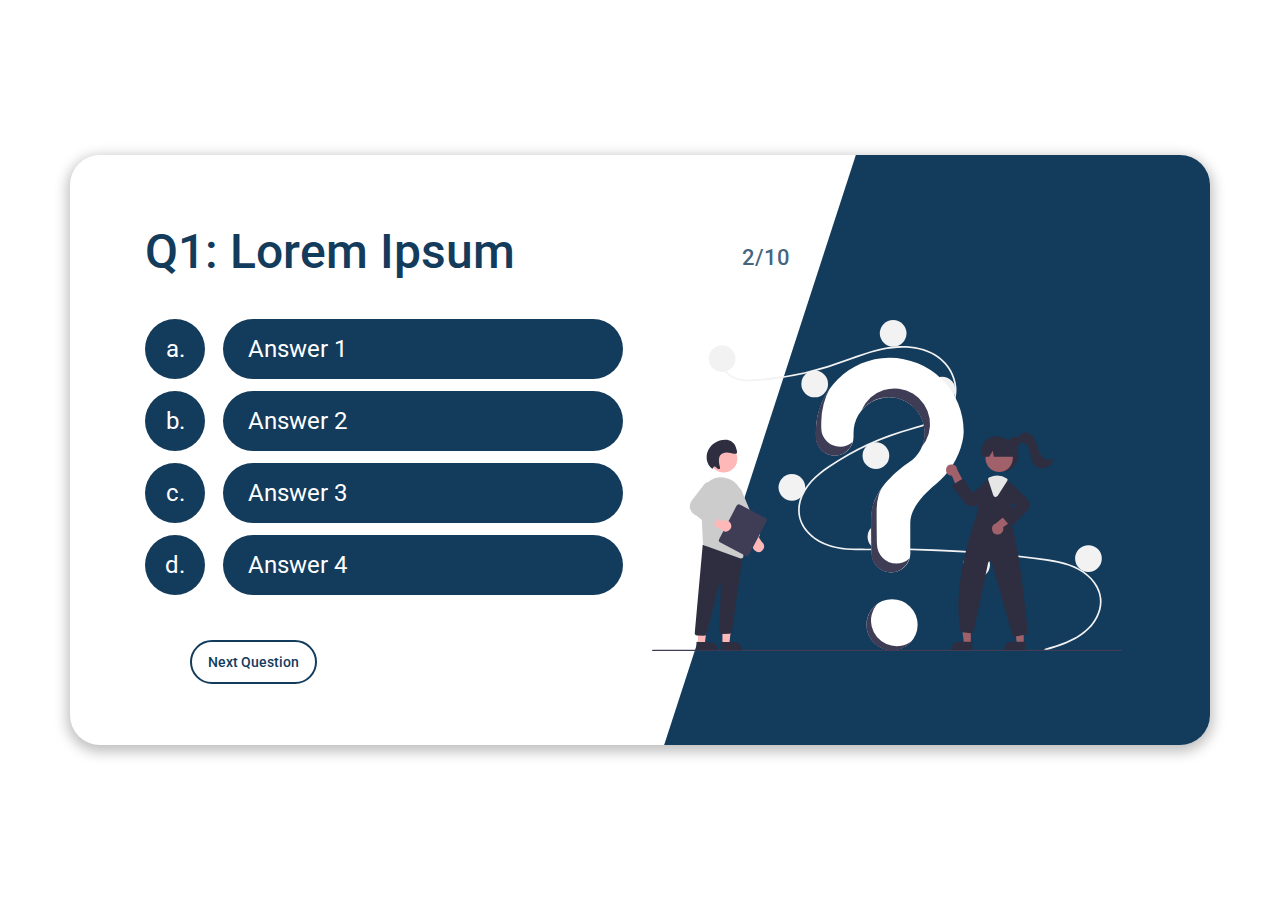
==== pages/questions.html @ f3b49d42 "add questions page" ====
<!DOCTYPE html>
<html lang="en">

<head>
    <meta charset="UTF-8">
    <meta http-equiv="X-UA-Compatible" content="IE=edge">
    <meta name="viewport" content="width=device-width, initial-scale=1.0">
    <title>QuizApp - Questions</title>
    <link rel="stylesheet" href="../css/style.css">
    <link rel="stylesheet" href="../css/normalize.css">
    <link rel="stylesheet" href="https://use.fontawesome.com/releases/v5.15.3/css/all.css"
        integrity="sha384-SZXxX4whJ79/gErwcOYf+zWLeJdY/qpuqC4cAa9rOGUstPomtqpuNWT9wdPEn2fk" crossorigin="anonymous">
</head>

<body>
    <section class="container">
        <section class="main-card">
            <section class="left-side">
                <section class="questions">
                    <h2>Q1: Lorem Ipsum</h2>
                    <div class="remaining-questions">2/10</div>
                    <section class="answers">
                        <div class="answer">
                            <div class="answer-number">a.</div>
                            <div class="answer-content">Answer 1</div>
                        </div>
                        <div class="answer">
                            <div class="answer-number">b.</div>
                            <div class="answer-content">Answer 2</div>
                        </div>
                        <div class="answer">
                            <div class="answer-number">c.</div>
                            <div class="answer-content">Answer 3</div>
                        </div>
                        <div class="answer">
                            <div class="answer-number">d.</div>
                            <div class="answer-content">Answer 4</div>
                        </div>
                    </section>
                    <div class="arrow-button">
                        <a href="#">Next Question <i class="fas fa-arrow-circle-right"></i></a>
                    </div>
                </section>
            </section>

            <section class="right-side">
                <div class="overlay"></div>
                <section class="quiz-image">
                    <img src="../images/Quiz.svg" alt="QuestionMark">
                </section>
            </section>
        </section>
    </section>
    <script src="../js/index.js"></script>
</body>

</html>
---- css/style.css ----
@import url('https://fonts.googleapis.com/css2?family=Roboto:wght@100;300;400;500;700;900&display=swap');

:root {
    --primary-color: #133B5C;
    --secondary-color: #1E5F74;
}
body {
    font-family: 'Roboto'
}
.container {
    height: 100vh;
    display: flex;
}
.main-card {
    width: 1140px;
    height: 590px;
    margin: auto;
    display: flex;
    align-items: center;
    box-shadow: 0px 4px 13px 3px rgb(0 0 0 / 25%);
    border-radius: 30px;
    padding: 0px 75px;
    box-sizing: border-box;
    position: relative;
    overflow: hidden;
}
.left-side {
    width: 50%;
    padding-right: 120px;
}
.left-side h1 {
    color: var(--primary-color);
    font-size: 64px;
    margin-top: 0;
}
.left-side h1 span {
    color: var(--secondary-color);
    font-size: 48px;
}
.left-side p {
    color: var(--primary-color);
    text-align: justify;
    font-weight: 300;
    margin-bottom: 60px;
    margin-top: -8px;
}
.arrow-button a {
    text-decoration: none;
    color: var(--primary-color);
    font-weight: 500;
    font-size: 14px;
    border: 2px solid var(--primary-color);
    border-radius: 30px;
    padding: 12px 16px;
}
.arrow-button a i {
    font-size: 38px;
    position: relative;
    left: 14px;
    top: 10px;
}
.right-side {
    width: 35%;
}
.right-side .overlay {
    background: var(--primary-color);
    width: 100%;
    height: 100%;
    position: absolute;
    top: 0;
    z-index: -1;
    transform: skewX(-18deg);
}
.right-side .quiz-image {
    position: absolute;
    top: 165px;
    right: 88px;
}
.right-side .quiz-image img {
    width: 470px;
}
.right-side .leaderboard {
    position: absolute;
    right: 30px;
    top: 22px;
}
.right-side .leaderboard .player-card {
    margin-bottom: 10px;
}
.right-side .leaderboard .player-card > div {
    background-color: #fff;
    font-weight: bold;
    display: inline-block;
    height: 35px;
    line-height: 35px;
}
.right-side .leaderboard .player-rank {
    border-radius: 50%;
    width: 35px;
    text-align: center;
    margin-right: 14px;
}
.right-side .leaderboard .player-name-score {
    width: 190px;
    border-radius: 30px;
    padding: 0 12px;
    box-sizing: border-box;
}
.right-side .leaderboard .player-score {
    float: right;
}

/* Questions Page */
.questions h2 {
    font-size: 48px;
    color: var(--primary-color);
    font-weight: 500;
    margin-top: 0;
}
.answers {
    margin-bottom: 38px;
}
.answers .answer {
    margin-bottom: 12px;
}
.answers .answer > div {
    background-color: var(--primary-color);
    display: inline-block;
    height: 60px;
    line-height: 60px;
    color: #fff;
    font-size: 24px;
}
.answers .answer .answer-number {
    border-radius: 50%;
    width: 60px;
    text-align: center;
    margin-right: 14px;
}
.answers .answer .answer-content {
    width: 400px;
    border-radius: 30px;
    padding: 0 25px;
    box-sizing: border-box;
}
.questions .arrow-button {
    position: relative;
    left: 45px;
}
.remaining-questions {
    color: rgb(19 59 92 / 80%);
    font-weight: 500;
    font-size: 22px;
    position: absolute;
    right: 420px;
    top: 90px;
}
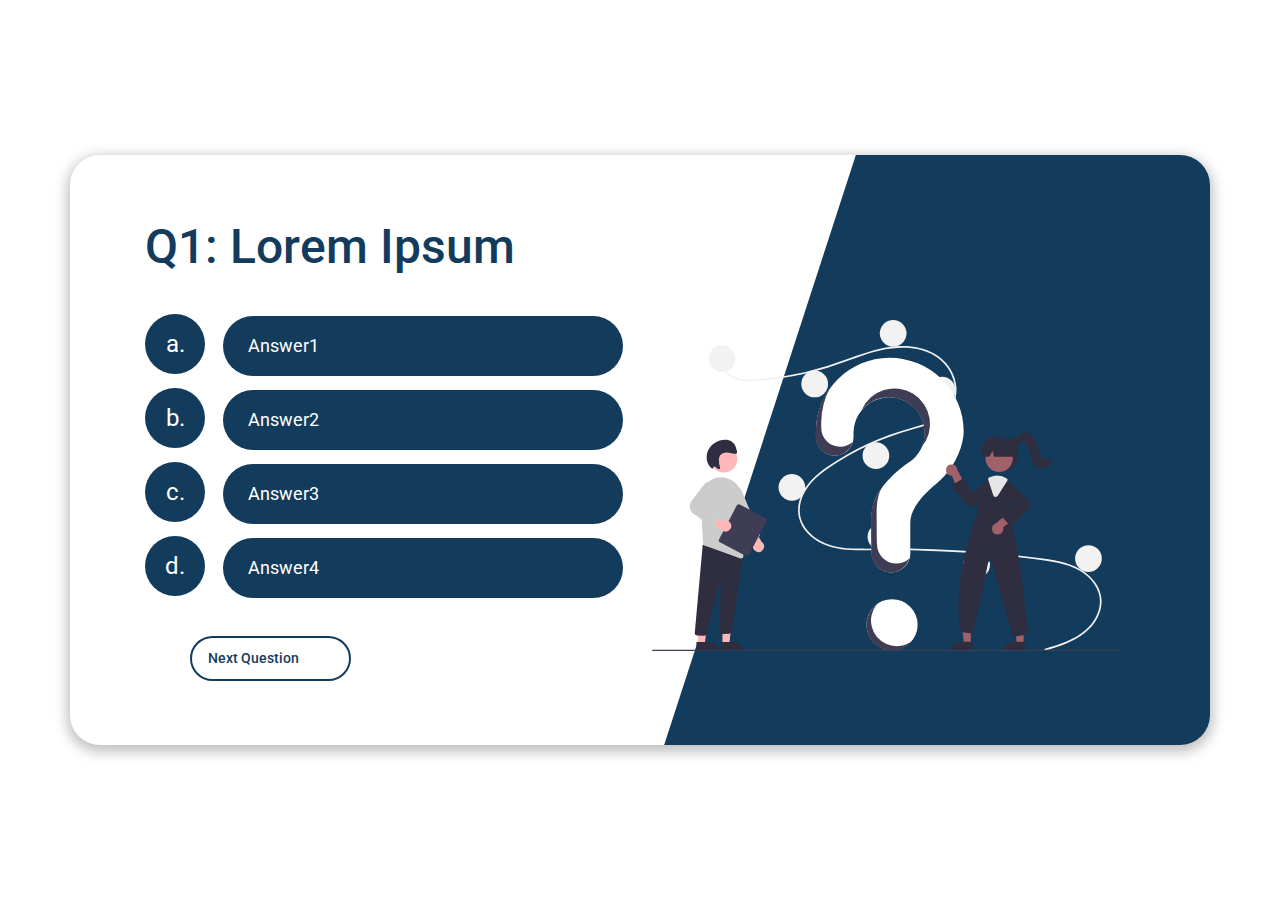
==== commit ff551d80: "add name window" ====
--- a/pages/questions.html
+++ b/pages/questions.html
@@ -17,28 +17,28 @@
         <section class="main-card">
             <section class="left-side">
                 <section class="questions">
-                    <h2>Q1: Lorem Ipsum</h2>
-                    <div class="remaining-questions">2/10</div>
-                    <section class="answers">
+                    <h2 id="question-content">Q1: Lorem Ipsum</h2>
+                    <div class="remaining-questions" id="remaining-questions"></div>
+                    <section class="answers" id="answers">
                         <div class="answer">
                             <div class="answer-number">a.</div>
-                            <div class="answer-content">Answer 1</div>
+                            <div class="answer-content">Answer1</div>
                         </div>
                         <div class="answer">
                             <div class="answer-number">b.</div>
-                            <div class="answer-content">Answer 2</div>
+                            <div class="answer-content">Answer2</div>
                         </div>
                         <div class="answer">
                             <div class="answer-number">c.</div>
-                            <div class="answer-content">Answer 3</div>
+                            <div class="answer-content">Answer3</div>
                         </div>
                         <div class="answer">
                             <div class="answer-number">d.</div>
-                            <div class="answer-content">Answer 4</div>
+                            <div class="answer-content">Answer4</div>
                         </div>
                     </section>
                     <div class="arrow-button">
-                        <a href="#">Next Question <i class="fas fa-arrow-circle-right"></i></a>
+                        <button id="next-question">Next Question <i class="fas fa-arrow-circle-right"></i></button>
                     </div>
                 </section>
             </section>
--- a/css/style.css
+++ b/css/style.css
@@ -44,20 +44,28 @@
     margin-bottom: 60px;
     margin-top: -8px;
 }
-.arrow-button a {
+.arrow-button button {
     text-decoration: none;
     color: var(--primary-color);
     font-weight: 500;
     font-size: 14px;
     border: 2px solid var(--primary-color);
     border-radius: 30px;
-    padding: 12px 16px;
-}
-.arrow-button a i {
+    padding: 12px 50px 12px 16px;
+    position: relative;
+    background-color: transparent;
+    cursor: pointer;
+    transition: all 0.3s
+}
+.arrow-button button:hover {
+    background-color: #133b5c;
+    color: #fff;
+}
+.arrow-button button i {
     font-size: 38px;
-    position: relative;
-    left: 14px;
-    top: 10px;
+    position: absolute;
+    right: 1px;
+    top: 1px;
 }
 .right-side {
     width: 35%;
@@ -109,6 +117,90 @@
 .right-side .leaderboard .player-score {
     float: right;
 }
+.enter-your-name {
+    background-color: #133B5C;
+    width: 340px;
+    height: 230px;
+    text-align: center;
+    color: #fff;
+    display: flex;
+    justify-content: center;
+    align-items: center;
+    box-shadow: 0px 4px 4px rgba(0, 0, 0, 0.25);
+    border-radius: 6px;
+    position: absolute;
+    left: 40%;
+    z-index: 1;
+    top: 35%;
+    visibility: hidden;
+}
+@keyframes zoomIn {
+    0% {
+        transform: scale(0);
+    }
+    100% {
+        transform: scale(1);
+    }
+}
+@keyframes zoomOut {
+    0% {
+        transform: scale(1);
+    }
+    100% {
+        transform: scale(0);
+    }
+}
+.enter-your-name.zoomIn {
+    animation-name: zoomIn;
+    animation-duration: 1s;
+}
+.enter-your-name.zoomOut {
+    animation-name: zoomOut;
+    animation-duration: 1s;
+}
+.enter-your-name form {
+    display: flex;
+    flex-direction: column;
+    align-items: center;
+}
+.enter-your-name label {
+    display: block;
+    font-size: 20px;;
+}
+.enter-your-name input {
+    display: block;
+    width: 200px;
+    height: 30px;
+    margin: 12px 0;
+    border-radius: 6px;
+    border: 0;
+}
+.enter-your-name button {
+    background-color: transparent;
+    border: 2px solid #fff;
+    font-size: 20px;
+    color: #fff;
+    border-radius: 6px;
+    width: 96%;
+    height: 34px;
+    transition: all 0.3s;
+    cursor: pointer;
+}
+.enter-your-name button:hover {
+    background-color: #2b506f;
+}
+.exit-button {
+    position: absolute;
+    top: -12px;
+    right: -12px;
+    cursor: pointer;
+}
+.exit-button i {
+    color: var(--secondary-color);
+    font-size: 32px;
+    background-color: #fff;
+    border-radius: 50%;
+}
 
 /* Questions Page */
 .questions h2 {
@@ -142,6 +234,7 @@
     border-radius: 30px;
     padding: 0 25px;
     box-sizing: border-box;
+    font-size: 18px;
 }
 .questions .arrow-button {
     position: relative;
@@ -154,4 +247,46 @@
     position: absolute;
     right: 420px;
     top: 90px;
+}
+
+/* Result Page */
+.results h2 {
+    font-size: 48px;
+    color: var(--primary-color);
+    font-weight: 500;
+    margin-top: 0;
+}
+.passed-or-not > div {
+    display: flex;
+    align-items: center;
+    margin-bottom: 14px;
+}
+.passed-or-not {
+    margin-bottom: 20px;
+}
+.results .passed i, .results .passed p {
+    color: #0E8C0B;
+}
+.results .passed p, .results .not-pass p {
+    display: inline-block;
+    margin: 0;
+    font-size: 28px;
+    font-weight: 500;
+}
+.results .passed i, .results .not-pass i {
+    font-size: 60px;
+    margin-right: 30px;
+}
+.results .not-pass i, .results .not-pass p {
+    color: #B51A1A;
+}
+.scores {
+    border-top: 1px solid #133b5c1c;
+    padding-top: 14px;
+}
+.scores > div {
+    font-size: 32px;
+    font-weight: 500;
+    color: var(--secondary-color);
+    margin-bottom: 16px;
 }